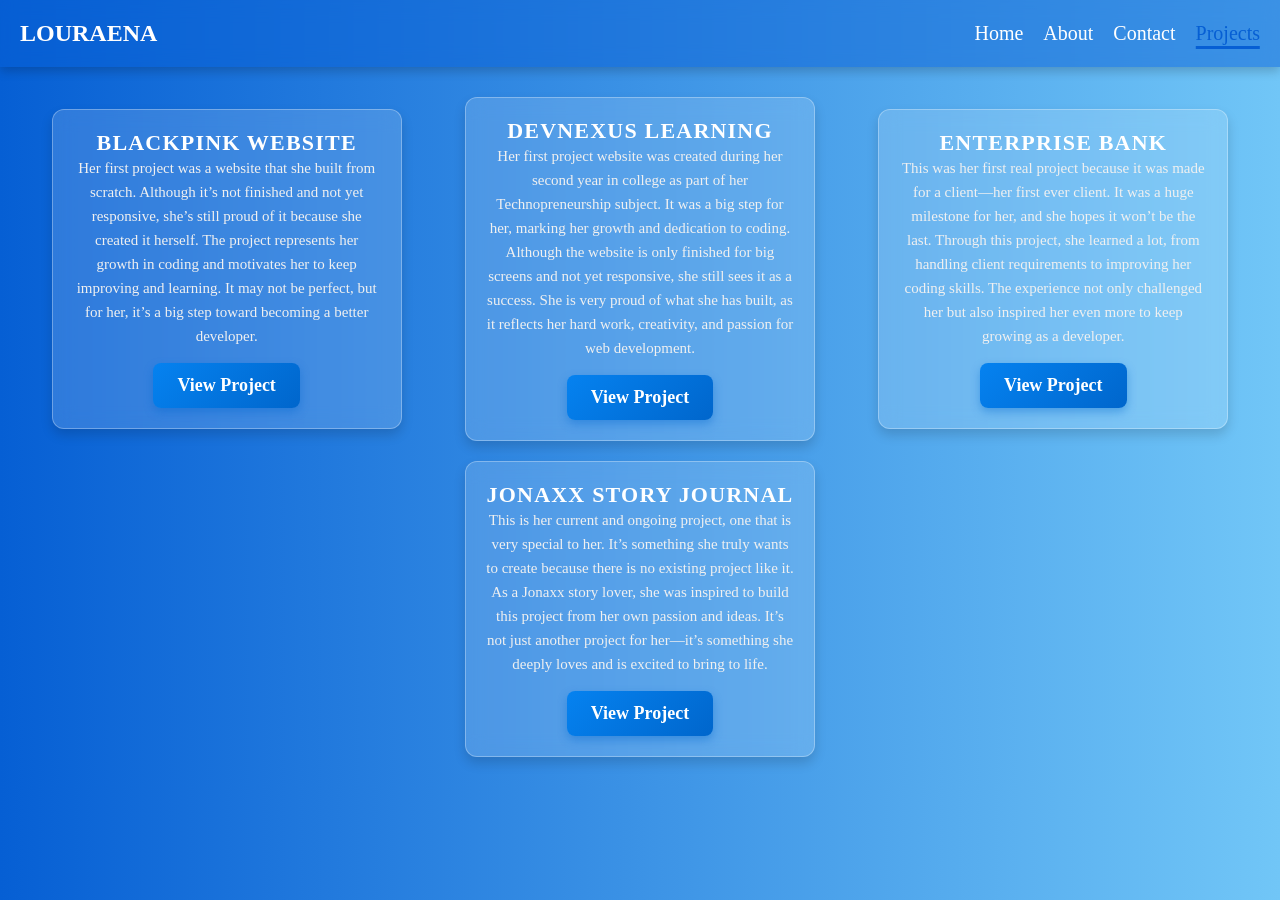
==== project.html @ 29cd5c6c "Add files via upload" ====
<!DOCTYPE html>
<html lang="en">
<head>
  <meta charset="UTF-8" />
  <meta name="viewport" content="width=device-width, initial-scale=1.0" />
  <link rel="stylesheet" href="index.css">
  <title>LOURAENA's PROFILE</title>

  <style>
    
.containera{
  display: flex;
  gap: 20px;
  margin: 30px;
  flex-wrap: wrap;
  justify-content: center;
}

.container-wrapper {
  display: flex;
  flex-wrap: wrap;
  justify-content: center;
  gap: 20px;
  padding: 20px;
}

.container {
  width: 350px; /* Fixed width for all containers */
  min-height: 250px; /* Ensures all boxes have the same minimum height */
  padding: 20px;
  background: rgba(255, 255, 255, 0.15); /* Transparent glass effect */
  backdrop-filter: blur(10px);
  border-radius: 12px;
  box-shadow: 0 6px 12px rgba(0, 0, 0, 0.15);
  text-align: center;
  border: 1px solid rgba(255, 255, 255, 0.3);
  transition: transform 0.3s ease-in-out;
  display: flex;
  flex-direction: column;
  justify-content: space-between;
  align-items: center;
}

.container:hover {
  transform: scale(1.05);
}

.container h2 {
  font-size: 22px;
  color: #fff;
  text-transform: uppercase;
  letter-spacing: 1.2px;
}

.container p {
  font-size: 15px;
  color: #f0f0f0;
  line-height: 1.6;
}

.container .btn {
    background: linear-gradient(135deg, #0582f0, #0066cc);
      color: white;
      padding: 12px 24px;
      border-radius: 8px;
      display: inline-block;
      margin-top: 15px;
      text-decoration: none;
      font-weight: 600;
      font-size: 18px;
      box-shadow: 0 4px 10px rgba(0, 102, 204, 0.4);
      transition: all 0.3s ease-in-out;
}

.container .btn:hover {
    background: linear-gradient(135deg, #0066cc, #0044aa);
    box-shadow: 0 6px 15px rgba(0, 102, 204, 0.6);
}

/* Ensuring all containers have equal height */
.containera {
  display: flex;
  align-items: stretch;
}

.container {
  display: flex;
  flex-direction: column;
  justify-content: space-between;
}

/* Responsive Design */
@media (max-width: 1024px) {
  .container {
    width: 300px; /* Adjust width for medium screens */
    min-height: 250px;
  }
}

@media (max-width: 600px) {
  .container {
    width: 100%; /* Full width in small screens */
    min-height: auto; /* Allow height to adjust based on content */
  }
}

  </style>
  
</head>
<body>
  <header>
        <div class="logo">LOURAENA</div>
          <nav>
            <ul class="nav-links">
              <li><a href="index.html">Home</a></li>
              <li><a href="about.html">About</a></li>
              <li><a href="contact.html">Contact</a></li>
              <li><a href="project.html" class="active">Projects</a></li>
            </ul>
          </nav>
    
        <div class="burger" onclick="toggleMenu()">
        <div class="bar"></div>
        <div class="bar"></div>
        <div class="bar"></div>
        </div>
  </header>
<div class="containera">
  <div class="container">
    <h2>BlackPink Website</h2>
    <p>Her first project was a website that she built from scratch. Although it’s not finished and not yet responsive, she’s still proud of it because she created it herself. The project represents her growth in coding and motivates her to keep improving and learning. It may not be perfect, but for her, it’s a big step toward becoming a better developer.</p>
    <a href="https://louraena.github.io/Louraena.BPWebsite/Album.html" class="btn" target="_blank">View Project</a>
  </div>
  <div class="container">
    <h2>DevNexus Learning</h2>
    <p>Her first project website was created during her second year in college as part of her Technopreneurship subject. It was a big step for her, marking her growth and dedication to coding. Although the website is only finished for big screens and not yet responsive, she still sees it as a success. She is very proud of what she has built, as it reflects her hard work, creativity, and passion for web development.</p>
    <a href="https://louraena.github.io/DevNexusLearning/HOME.html" class="btn" target="_blank">View Project</a>
  </div>
  <div class="container">
    <h2>Enterprise Bank</h2>
    <p>This was her first real project because it was made for a client—her first ever client. It was a huge milestone for her, and she hopes it won’t be the last. Through this project, she learned a lot, from handling client requirements to improving her coding skills. The experience not only challenged her but also inspired her even more to keep growing as a developer.</p>
    <a href="https://louraena.github.io/EnterpriseBank/" class="btn" target="_blank">View Project</a>
  </div>
  <div class="container">
    <h2>Jonaxx Story Journal</h2>
    <p>This is her current and ongoing project, one that is very special to her. It’s something she truly wants to create because there is no existing project like it. As a Jonaxx story lover, she was inspired to build this project from her own passion and ideas. It’s not just another project for her—it’s something she deeply loves and is excited to bring to life.</p>
    <a href="https://louraena.github.io/JonaxxStoryJournal/" class="btn" target="_blank">View Project</a>
  </div>

  
</div>
  
  <script>
    function toggleMenu() {
      document.querySelector('.nav-links').classList.toggle('active');
      document.querySelector('.burger').classList.toggle('active');
    }
  </script>
</body>
</html>
---- index.css ----
* {
      margin: 0;
      padding: 0;
      box-sizing: border-box;
    }
    body {
      font-family: 'Times New Roman', Times, serif;
      background: linear-gradient(to right, #065fd4, #71c6f7);
      text-align: center;
    }
    .container {
      max-width: 1100px;
      margin: auto;
      padding: 20px;
    }
    header {
      display: flex;
      justify-content: space-between;
      align-items: center;
      padding: 20px;
      position: sticky; 
      top: 0; 
      width: 100%; 
      background: rgba(6, 95, 212, 0.5); 
      backdrop-filter: blur(10px); 
      -webkit-backdrop-filter: blur(10px);
      z-index: 1000;
      box-shadow: 0 4px 10px rgba(0, 0, 0, 0.2);
    }
    .logo {
      font-size: 24px;
      font-weight: bold;
      color: white;
      position: sticky;
      z-index: 1;
    }
    .nav-links {
      list-style: none;
      display: flex;
      gap: 20px;
    }
    .nav-links a {
      text-decoration: none;
      color: white;
      font-size: 20px;
      position: relative;
      transition: color 0.3s ease-in-out;
    }

    .nav-links a::after {
      content: "";
      position: absolute;
      left: 50%;
      bottom: -5px;
      width: 0;
      height: 3px;
      background: #065fd4;
      transition: all 0.4s ease-in-out;
      transform: translateX(-50%);
    }

    .nav-links a:hover {
      color: #065fd4;
    }
    .nav-links a:hover::after {
      width: 100%;
    }
    .nav-links a.active {
      color: #065fd4;
    }
    .nav-links a.active::after {
      width: 100%;
    }

    .burger {
      display: none;
      cursor: pointer;
    }
    .burger .bar {
      width: 30px;
      height: 3px;
      background-color: white;
      margin: 5px;
      transition: all 0.3s ease;
    }

    .hero {
      display: flex;
      align-items: center;
      justify-content: center;
      gap: 150px;
      position: relative;
    }
    .hero-images {
      position: relative;
      display: inline-block;
      transition: 0.5s ease-in-out;
    }
    .hero-images img:first-child {
      position: absolute;
      top: 0;
      left: 0;
      width: 250px;
      z-index: 1;
      transition: 0.5s ease-in-out;
    }
    .hero-images img:last-child {
      position: relative;
      width: 150px;
      z-index: 2;
      transition: 0.5s ease-in-out;
    }
    .hero-images:hover img:first-child {
      filter: drop-shadow(0 0 15px #71c6f7);
    }
    .hero-images:hover img:last-child {
      width: 145px;
    }
    .hero-text {
      text-align: center;
    }
    .hero-text h5 {
      font-size: 30px;
      font-weight: bold;
      line-height: 1.3;
      color: #274c67;
    }
    .hero-text h1 {
      font-size: 50px;
      font-weight: bold;
      line-height: 1.3;
      color: #274c67;
    }
    .hero-text p {
      font-size: 25px;
      font-weight: 500;
      color: #274c67;
      margin-top: 10px;
      max-width: 500px;
    }
    .lou,
    .ra,
    .ena {
      color: white;
    }
    .join-btn {
      background: linear-gradient(135deg, #0582f0, #0066cc);
      color: white;
      padding: 12px 24px;
      border-radius: 8px;
      display: inline-block;
      margin-top: 15px;
      text-decoration: none;
      font-weight: 600;
      font-size: 18px;
      box-shadow: 0 4px 10px rgba(0, 102, 204, 0.4);
      transition: all 0.3s ease-in-out;
    }
    .join-btn:hover {
      background: linear-gradient(135deg, #0066cc, #0044aa);
      box-shadow: 0 6px 15px rgba(0, 102, 204, 0.6);
    }

    @media (max-width: 768px) {
      header {
        justify-content: space-between;
      }

      .nav-links {
        display: none;
        flex-direction: column;
        position: fixed;
        top: 0;
        left: 0;
        width: 100%;
        height: 100vh;
        background: rgba(0, 0, 0, 0.9);
        justify-content: center;
        align-items: center;
        gap: 20px;
        z-index: 999;
      }

      .nav-links a{
        font-size: 50px;
      }
      .nav-links.active {
        display: flex;
      }
   
      .burger {
        display: block;
        position: fixed;
        top: 20px;
        right: 20px;
        z-index: 1000;
      }
     
      .burger.active .bar:nth-child(1) {
        transform: translateY(8px) rotate(45deg);
      }
      .burger.active .bar:nth-child(2) {
        opacity: 0;
      }
      .burger.active .bar:nth-child(3) {
        transform: translateY(-8px) rotate(-45deg);
      }
     
      .hero {
        flex-direction: column;
        text-align: center;
        gap: 10px;
      }
      .hero img {
        width: 150px;
      }
    }
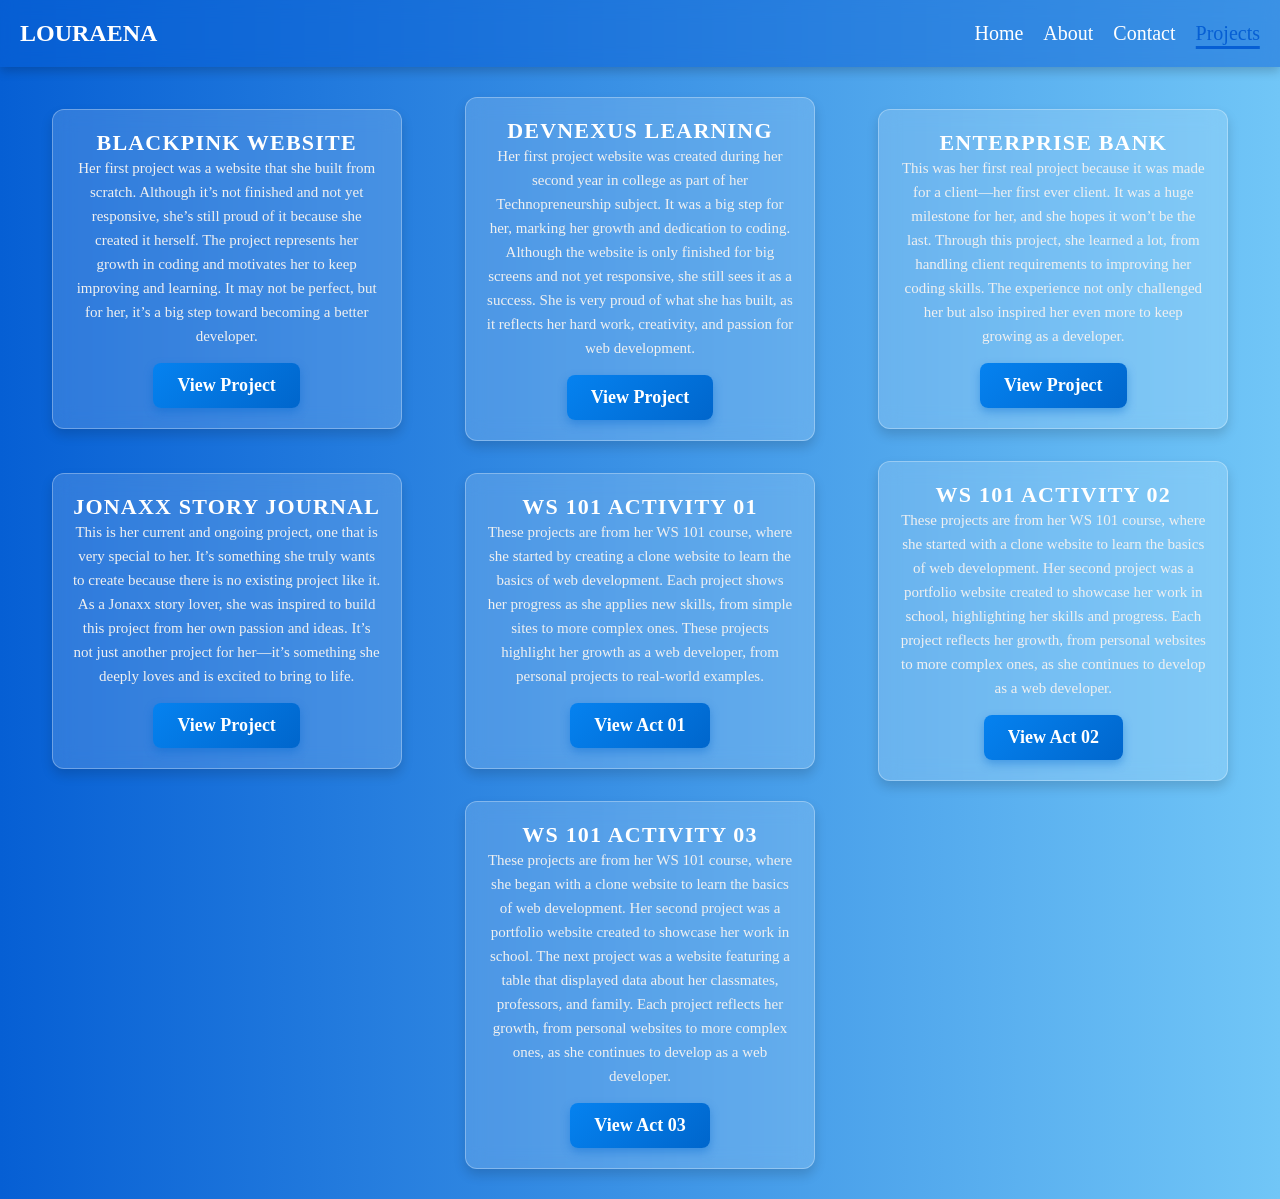
==== commit 872329ec: "Update project.html" ====
--- a/project.html
+++ b/project.html
@@ -146,6 +146,21 @@
     <p>This is her current and ongoing project, one that is very special to her. It’s something she truly wants to create because there is no existing project like it. As a Jonaxx story lover, she was inspired to build this project from her own passion and ideas. It’s not just another project for her—it’s something she deeply loves and is excited to bring to life.</p>
     <a href="https://louraena.github.io/JonaxxStoryJournal/" class="btn" target="_blank">View Project</a>
   </div>
+  <div class="container">
+    <h2>WS 101 Activity 01</h2>
+    <p>These projects are from her WS 101 course, where she started by creating a clone website to learn the basics of web development. Each project shows her progress as she applies new skills, from simple sites to more complex ones. These projects highlight her growth as a web developer, from personal projects to real-world examples.</p>
+    <a href="https://louraena.github.io/Cyndilou_Guillena_WS101_Web01/" class="btn" target="_blank">View Act 01</a>
+  </div>
+  <div class="container">
+    <h2>WS 101 Activity 02</h2>
+    <p>These projects are from her WS 101 course, where she started with a clone website to learn the basics of web development. Her second project was a portfolio website created to showcase her work in school, highlighting her skills and progress. Each project reflects her growth, from personal websites to more complex ones, as she continues to develop as a web developer.</p>
+    <a href="https://louraena.github.io/Cyndilou_Guillena_WS101_Web02/" class="btn" target="_blank">View Act 02</a>
+  </div>
+  <div class="container">
+    <h2>WS 101 Activity 03</h2>
+    <p>These projects are from her WS 101 course, where she began with a clone website to learn the basics of web development. Her second project was a portfolio website created to showcase her work in school. The next project was a website featuring a table that displayed data about her classmates, professors, and family. Each project reflects her growth, from personal websites to more complex ones, as she continues to develop as a web developer.</p>
+    <a href="https://louraena.github.io/Cyndilou_Guillena_WS101_Web03/" class="btn" target="_blank">View Act 03</a>
+  </div>
 
   
 </div>
